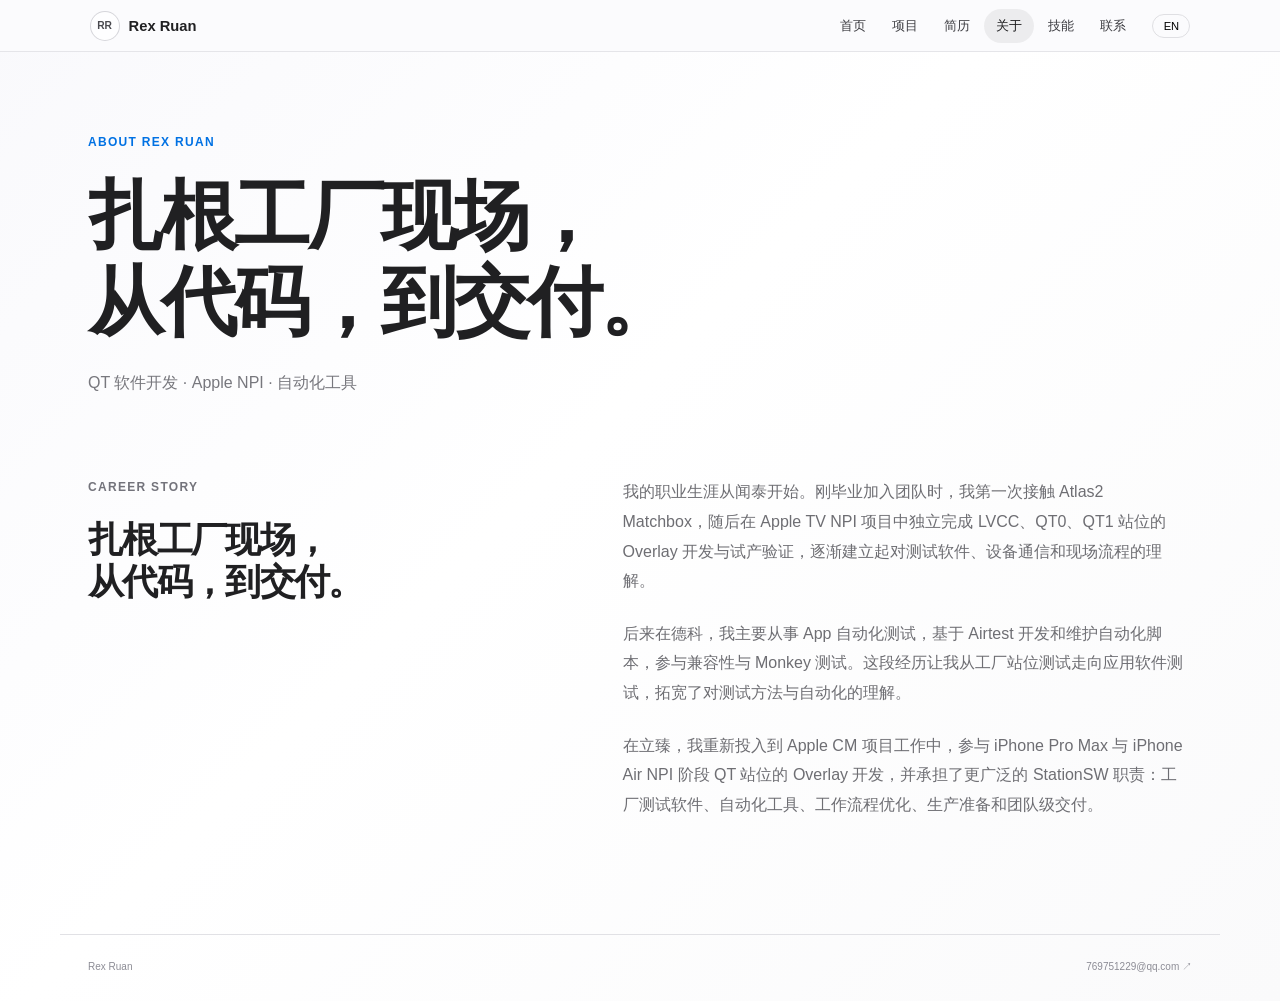
==== about.html @ d2661b33 "更新首页内容" ====
<!doctype html><html lang="zh-CN"><head><meta charset="utf-8"><meta name="viewport" content="width=device-width,initial-scale=1"><meta name="description" content="Rex Ruan — About"><title>About | Rex Ruan</title><link rel="icon" href="assets/favicon.svg" type="image/svg+xml"><link rel="stylesheet" href="style.css"><link rel="stylesheet" href="pages.css"><link rel="stylesheet" href="navigation.css"><script src="navigation.js" defer></script><script src="home.js" defer></script></head><body data-title-zh="关于" data-title-en="About"><a class="skip-link" href="#main" data-zh="跳到正文" data-en="Skip to content">跳到正文</a><header class="site-header"></header><main class="page subpage" id="main"><div class="subpage-intro"><p class="eyebrow">ABOUT REX RUAN</p><h1 data-zh="扎根工厂现场，&lt;br&gt;从代码，到交付。" data-en="Rooted in the factory.&lt;br&gt;From code to delivery.">扎根工厂现场，<br>从代码，到交付。</h1><p class="subpage-description" data-zh="QT 软件开发 · Apple NPI · 自动化工具" data-en="QT software development · Apple NPI · Automation tools">QT 软件开发 · Apple NPI · 自动化工具</p></div><section class="section career" id="story"><div><p class="eyebrow">CAREER STORY</p><h2 data-zh="扎根工厂现场，<br>从代码，到交付。" data-en="Rooted in the factory.<br>From code to delivery.">扎根工厂现场，<br>从代码，到交付。</h2></div><div class="career-copy"><p data-zh="我的职业生涯从闻泰开始。刚毕业加入团队时，我第一次接触 Atlas2 Matchbox，随后在 Apple TV NPI 项目中独立完成 LVCC、QT0、QT1 站位的 Overlay 开发与试产验证，逐渐建立起对测试软件、设备通信和现场流程的理解。" data-en="My career began at Wingtech, where I first encountered Atlas2 Matchbox as a new graduate. During Apple TV NPI, I independently developed and validated overlays for LVCC, QT0, and QT1 stations, building an understanding of test software, device communication, and on-site workflows.">我的职业生涯从闻泰开始。刚毕业加入团队时，我第一次接触 Atlas2 Matchbox，随后在 Apple TV NPI 项目中独立完成 LVCC、QT0、QT1 站位的 Overlay 开发与试产验证，逐渐建立起对测试软件、设备通信和现场流程的理解。</p><p data-zh="后来在德科，我主要从事 App 自动化测试，基于 Airtest 开发和维护自动化脚本，参与兼容性与 Monkey 测试。这段经历让我从工厂站位测试走向应用软件测试，拓宽了对测试方法与自动化的理解。" data-en="Later at Deke, I focused on app automation testing, developing and maintaining Airtest scripts and performing compatibility and Monkey testing. Moving from factory station testing to application testing broadened my understanding of testing methods and automation.">后来在德科，我主要从事 App 自动化测试，基于 Airtest 开发和维护自动化脚本，参与兼容性与 Monkey 测试。这段经历让我从工厂站位测试走向应用软件测试，拓宽了对测试方法与自动化的理解。</p><p data-zh="在立臻，我重新投入到 Apple CM 项目工作中，参与 iPhone Pro Max 与 iPhone Air NPI 阶段 QT 站位的 Overlay 开发，并承担了更广泛的 StationSW 职责：工厂测试软件、自动化工具、工作流程优化、生产准备和团队级交付。" data-en="At Luxsan, I returned to Apple CM project work, developing QT station overlays for iPhone Pro Max and iPhone Air NPI programs while taking on broader StationSW responsibilities: factory test software, automation tools, workflow optimization, production readiness, and team-level delivery.">在立臻，我重新投入到 Apple CM 项目工作中，参与 iPhone Pro Max 与 iPhone Air NPI 阶段 QT 站位的 Overlay 开发，并承担了更广泛的 StationSW 职责：工厂测试软件、自动化工具、工作流程优化、生产准备和团队级交付。</p></div></section></main><footer class="page subpage-footer"><span>Rex Ruan</span><a href="mailto:769751229@qq.com">769751229@qq.com ↗</a></footer></body></html>
---- style.css ----
:root{color-scheme:light;--bg:#fafafb;--text:#202022;--muted:#77777d;--line:#e1e1e5;--tag:#eff2f8}*{box-sizing:border-box}html{scroll-behavior:smooth;scroll-padding-top:88px}body{margin:0;color:var(--text);background:linear-gradient(135deg,#f9f9fc,#fff 45%,#fafafb);font-family:-apple-system,BlinkMacSystemFont,"Helvetica Neue",Arial,"PingFang SC","Microsoft YaHei",sans-serif;-webkit-font-smoothing:antialiased}a{color:inherit;text-decoration:none}button{font:inherit;cursor:pointer}a:focus-visible,button:focus-visible{outline:2px solid #4f6794;outline-offset:5px}a:hover{color:#566788}.site-header{position:sticky;top:0;z-index:20;background:#fafafbdf;backdrop-filter:blur(16px);border-bottom:1px solid var(--line)}.nav-inner{max-width:1160px;margin:auto;padding:0 28px;height:64px;display:flex;align-items:center;gap:25px}.brand{font-size:15px;font-weight:650;display:flex;gap:10px;align-items:center;margin-right:auto;white-space:nowrap}.brand-mark{width:32px;height:32px;border-radius:50%;border:1px solid #dadade;display:grid;place-items:center;font-size:10px;color:#626269}nav{display:flex;align-items:center;gap:5px}nav a{font-size:13px;padding:9px 14px;border-radius:22px}nav a.active{background:#ebebee}.language{font-size:11px;background:transparent;border:1px solid #d8d8de;padding:7px 11px;border-radius:20px;min-width:44px}.language:hover{background:#ededf0}.page{max-width:1160px;margin:0 auto;padding:0 28px}.hero{padding:92px 0 70px}.eyebrow{font-size:12px;line-height:1.7;letter-spacing:1.3px;color:#73737b;font-weight:650;margin:0 0 21px}h1,h2,h3,p{margin:0}h1{font-size:clamp(48px,6.8vw,84px);line-height:1.15;letter-spacing:-4px;font-weight:720;max-width:1020px}html[lang=en] h1{line-height:1.03;letter-spacing:-4.8px;font-size:clamp(48px,6.9vw,88px)}.hero-summary{max-width:900px;margin-top:40px;color:var(--muted);font-size:16px;line-height:1.85}.hero-summary p+p{margin-top:10px}.hero-bottom{margin-top:21px;padding-top:20px;border-top:1px solid var(--line);display:flex;align-items:center;justify-content:space-between;gap:18px}.tags{display:flex;flex-wrap:wrap;gap:8px}.tags span{display:inline-block;background:var(--tag);color:#586477;padding:6px 10px;font-size:11px;line-height:1.4;font-weight:550;border-radius:20px}.print-button{flex-shrink:0;background:transparent;color:#77777d;font-size:11px;padding:8px 0;border:0}.print-button:hover{color:#202022}.panel{border:1px solid #dedee3;border-radius:24px;padding:34px 32px;margin-bottom:25px;background:#fafafcbd;box-shadow:0 14px 40px #24243d06;scroll-margin-top:90px}.section-intro{margin-bottom:30px}.section-intro .eyebrow{margin-bottom:14px;letter-spacing:.8px}h2{font-size:clamp(30px,4.3vw,54px);line-height:1.16;letter-spacing:-1.7px;font-weight:680}.section-description{margin-top:17px;color:var(--muted);font-size:14px;line-height:1.8}.experience-entry{padding:0 0 31px}.experience-entry+.experience-entry{padding-top:31px;border-top:1px solid var(--line)}.experience-entry:last-child{padding-bottom:0}.entry-heading{display:flex;align-items:baseline;justify-content:space-between;gap:26px}h3{font-size:21px;font-weight:650;line-height:1.5;letter-spacing:-.4px}time{font-size:12px;font-weight:600;color:#929299;white-space:nowrap}.company{font-size:15px;font-weight:600;color:#797980;margin-top:3px;line-height:1.8}.detail-label{font-size:10px;font-weight:650;letter-spacing:1.7px;color:#8a8a92;line-height:1.7;margin:23px 0 9px}.scope-list{display:grid;grid-template-columns:1fr 1fr;gap:8px 28px;padding:0;list-style:none}.scope-list li{position:relative;padding-left:13px}.scope-list li:before{content:'•';position:absolute;left:0;color:#a4a4ab}ul,ol{margin:0;padding-left:20px}.scope-list li,.responsibilities li,.project-entry li,.body-copy{font-size:14px;color:var(--muted);line-height:1.85}.responsibilities li+li,.project-entry li+li{margin-top:7px}.project-entry{padding:27px 0;border-top:1px solid var(--line)}.project-entry:first-child{padding-top:0;border-top:0}.project-entry:last-child{padding-bottom:0}.project-title{display:flex;gap:13px;align-items:baseline;flex-wrap:wrap}.project-title .index{color:#b2b2bb;font-size:12px;font-variant-numeric:tabular-nums}.project-subtitle{font-size:15px;color:#6e6e77;font-weight:550;line-height:1.8;margin-top:5px}.project-description{font-size:14px;line-height:1.85;color:var(--muted);margin:15px 0 16px;max-width:880px}.project-entry .tags{margin-top:17px}.project-entry .tags span{font-size:10px;padding:5px 9px;font-weight:450}.project-metric{display:flex;align-items:baseline;gap:12px;margin:20px 0 16px}.project-metric strong{font-size:19px;letter-spacing:-.4px;font-weight:600}.project-metric span{font-size:11px;color:#8a8a93}.bottom-grid{display:grid;grid-template-columns:.8fr 1.2fr;gap:25px}.bottom-grid .panel{min-width:0}.bottom-grid h2{font-size:34px;letter-spacing:-1px}.bottom-grid h3{font-size:19px}.body-copy{margin-top:10px}.education-foot{display:flex;justify-content:space-between;color:#a2a2aa;letter-spacing:1.5px;font-size:9px;margin-top:70px;border-top:1px solid var(--line);padding-top:20px}.skills{margin:0}.skills>div+div{margin-top:18px}dt{font-size:10px;color:#92929a;letter-spacing:.7px;margin-bottom:5px}dd{margin:0;color:var(--muted);font-size:13px;line-height:1.9}.contact{padding:45px 0 61px;display:flex;align-items:center;justify-content:space-between;gap:30px}.contact .eyebrow{margin-bottom:13px}.contact h2{font-size:34px;letter-spacing:-1px}.email{font-size:20px;letter-spacing:-.4px;white-space:nowrap;border-bottom:1px solid #bcbcc4;padding:12px 0}.email span{margin-left:25px;font-size:22px}footer.page{display:flex;justify-content:space-between;gap:20px;border-top:1px solid var(--line);padding-top:23px;padding-bottom:25px;font-size:10px;color:#8c8c95;line-height:1.8}.skip-link{position:fixed;top:-100px;left:15px;z-index:50;background:#202022;color:#fff;padding:10px}.skip-link:focus{top:10px}
@media(max-width:800px){.hero{padding-top:65px;padding-bottom:50px}.hero-summary{font-size:15px}.panel{padding:28px 25px}.bottom-grid{grid-template-columns:1fr;gap:0}.contact{align-items:flex-start;flex-direction:column;gap:20px}.entry-heading{align-items:flex-start;gap:16px}h3{font-size:19px}.scope-list{grid-template-columns:1fr}.hero-bottom{align-items:flex-start}.education-foot{margin-top:35px}.nav-inner{gap:13px}nav a{padding:8px 10px}h1{letter-spacing:-2.5px}html[lang=en] h1{letter-spacing:-3px}}
@media(max-width:520px){.page{padding:0 20px}.nav-inner{padding:0 20px;height:62px;gap:12px}.brand{font-size:13px;gap:7px}.brand-mark{width:28px;height:28px;font-size:9px}nav{gap:1px}nav a{font-size:11px;padding:7px 8px}nav .home-nav{display:none}.language{padding:6px 8px;font-size:10px;min-width:36px}.hero{padding:49px 0 38px}.eyebrow{font-size:10px;margin-bottom:20px}h1{font-size:43px;letter-spacing:-2.3px;line-height:1.23}html[lang=en] h1{font-size:46px;letter-spacing:-2.6px;line-height:1.06}.hero-summary{font-size:14px;line-height:1.9;margin-top:27px}.hero-bottom{flex-direction:column;gap:10px;margin-top:19px;padding-top:18px}.tags{gap:6px}.tags span{font-size:10px;padding:5px 8px}.print-button{font-size:10px}.panel{padding:25px 20px;border-radius:20px;margin-bottom:20px}.section-intro{margin-bottom:25px}.section-intro .eyebrow{font-size:10px;margin-bottom:10px}h2{font-size:32px;letter-spacing:-1px}.entry-heading{display:block}.entry-heading time{display:block;margin-top:8px;font-size:11px}.company{font-size:13px}.detail-label{margin-top:20px}.scope-list li,.responsibilities li,.project-entry li,.body-copy{font-size:13px}.experience-entry{padding-bottom:25px}.experience-entry+.experience-entry{padding-top:25px}h3{font-size:18px}.section-description{font-size:13px}.project-title{gap:9px}.project-subtitle{font-size:14px}.project-description{font-size:13px}.project-metric{flex-wrap:wrap;gap:6px 12px}.project-metric strong{font-size:17px}.project-metric span{font-size:10px}.bottom-grid h2{font-size:30px}.contact{padding:28px 0 40px}.contact h2{font-size:28px}.email{font-size:20px}.email span{margin-left:18px}footer.page{padding-top:20px;padding-bottom:22px;flex-wrap:wrap;font-size:9px;gap:10px}footer>span:nth-child(2){display:none}}
@media(prefers-reduced-motion:reduce){html{scroll-behavior:auto}}
@media print{@page{size:A4;margin:15mm}body{background:#fff;color:#111;font-size:10pt}.site-header,.skip-link,.print-button,footer.page{display:none}.page{max-width:none;padding:0}.hero{padding:0 0 20px}.eyebrow{font-size:8pt!important;margin-bottom:8px!important}h1,html[lang=en] h1{font-size:30pt;line-height:1.1;letter-spacing:-1px}h1 br{display:none}h1 br:after{content:' '}.hero-summary{font-size:10pt;line-height:1.65;margin-top:15px}.hero-bottom{margin-top:12px;padding-top:10px}.tags span{font-size:8pt}.panel{background:#fff;border-radius:0;box-shadow:none;border-width:1px 0 0;padding:18px 0;margin:0 0 15px;break-inside:auto}.section-intro{margin-bottom:15px}h2,.bottom-grid h2{font-size:20pt;letter-spacing:-.4px}h3{font-size:12pt}.company,time{font-size:9pt}.scope-list li,.responsibilities li,.project-entry li,.project-description,.body-copy,dd{font-size:9pt;line-height:1.6}.experience-entry,.project-entry{break-inside:avoid}.experience-entry{padding-bottom:15px}.experience-entry+.experience-entry{padding-top:15px}.detail-label{font-size:7pt;margin:12px 0 5px}.project-description{margin:8px 0}.project-metric{margin:10px 0}.project-metric strong{font-size:11pt}.project-entry .tags{margin-top:10px}.bottom-grid{gap:24px;grid-template-columns:.8fr 1.2fr}.bottom-grid .panel{break-inside:avoid}.education-foot{display:none}.skills>div+div{margin-top:10px}.contact{padding:15px 0 0;break-inside:avoid}.contact h2{font-size:16pt}.email{font-size:11pt;border:0}.email span{display:none}}
---- pages.css ----
.subpage{min-height:calc(100vh - 145px);padding-bottom:50px}.subpage-intro{padding:80px 0 55px}.subpage-intro h1{font-size:clamp(42px,6vw,76px);line-height:1.12;letter-spacing:-2.8px;margin:0}.subpage-description{max-width:760px;margin-top:25px;color:#77777d;line-height:1.8;font-size:16px}.subpage-intro .eyebrow{color:#0071e3}.subpage .career{display:grid;grid-template-columns:1fr 1.2fr;gap:60px;padding:25px 0 65px}.subpage .career h2{font-size:36px}.subpage .career-copy{display:grid;gap:23px}.subpage .career-copy p{font-size:16px;line-height:1.85;color:#6e6e73}.subpage #skills{max-width:850px}.contact-panel{padding:40px}.contact-address{font-size:clamp(22px,4vw,42px);letter-spacing:-1px}.contact-address:hover{color:#0071e3}.subpage-footer{display:flex;align-items:center;justify-content:space-between;padding:23px 28px;border-top:1px solid #e1e1e5;color:#77777d;font-size:12px}@media(max-width:760px){.subpage-intro{padding-top:55px;padding-bottom:35px}.subpage-intro h1{font-size:43px;letter-spacing:-1.8px}.subpage-description{font-size:14px}.subpage .career{grid-template-columns:1fr;gap:28px}.subpage .career h2{font-size:30px}.subpage .career-copy p{font-size:14px}.contact-panel{padding:28px 20px}.contact-address{letter-spacing:-.5px}}
---- navigation.css ----
.site-header{position:sticky;top:0;z-index:30;display:flex;align-items:center;justify-content:space-between;min-height:52px;height:auto;padding:0 max(22px,7vw);border-bottom:1px solid #d2d2d78c;background:#fbfbfded;backdrop-filter:saturate(180%) blur(20px)}.site-header .brand{display:inline-flex;align-items:center;gap:9px;margin:0;font-size:.92rem;font-weight:700;white-space:nowrap}.site-header .monogram{display:inline-grid;place-items:center;width:30px;height:30px;border:1px solid #d2d2d7e6;border-radius:50%;color:#4a4a4f;background:#ffffffd1;font-size:.64rem;font-weight:750}.site-header .nav-tools{display:flex;align-items:center;gap:14px}.site-header nav{display:flex;align-items:center;gap:2px;position:static;padding:0;border:0;box-shadow:none;background:none}.site-header nav a{display:inline-flex;align-items:center;min-height:34px;padding:0 12px;border-radius:999px;color:#3d3d42;font-size:.82rem;font-weight:500}.site-header nav a.active,.site-header nav a:hover{background:#0000000f;color:#1d1d1f}.site-header .language{border:1px solid #d2d2d7b0;border-radius:99px;background:transparent;font-size:.7rem;padding:5px 10px;min-width:38px;cursor:pointer}.site-header .nav-toggle{display:none;border:0;background:none;width:38px;height:36px;cursor:pointer}.site-header .nav-toggle span{display:block;width:17px;height:1.5px;margin:5px auto;background:#1d1d1f}@media(max-width:1000px){.site-header .nav-tools{gap:7px}.site-header nav a{padding:0 8px}}@media(max-width:760px){.site-header{min-height:56px}.site-header .nav-toggle{display:block}.site-header .nav-tools{gap:10px}.site-header nav{display:none;position:absolute;top:55px;left:0;right:0;padding:12px 22px 18px;background:#fbfbfdf7;border-bottom:1px solid #d2d2d78c;box-shadow:0 12px 22px #00000006}.site-header nav.open{display:grid;grid-template-columns:repeat(2,1fr);gap:5px}.site-header nav a{padding:0 12px;justify-content:center;min-height:38px}}@media print{.site-header{display:none!important}}
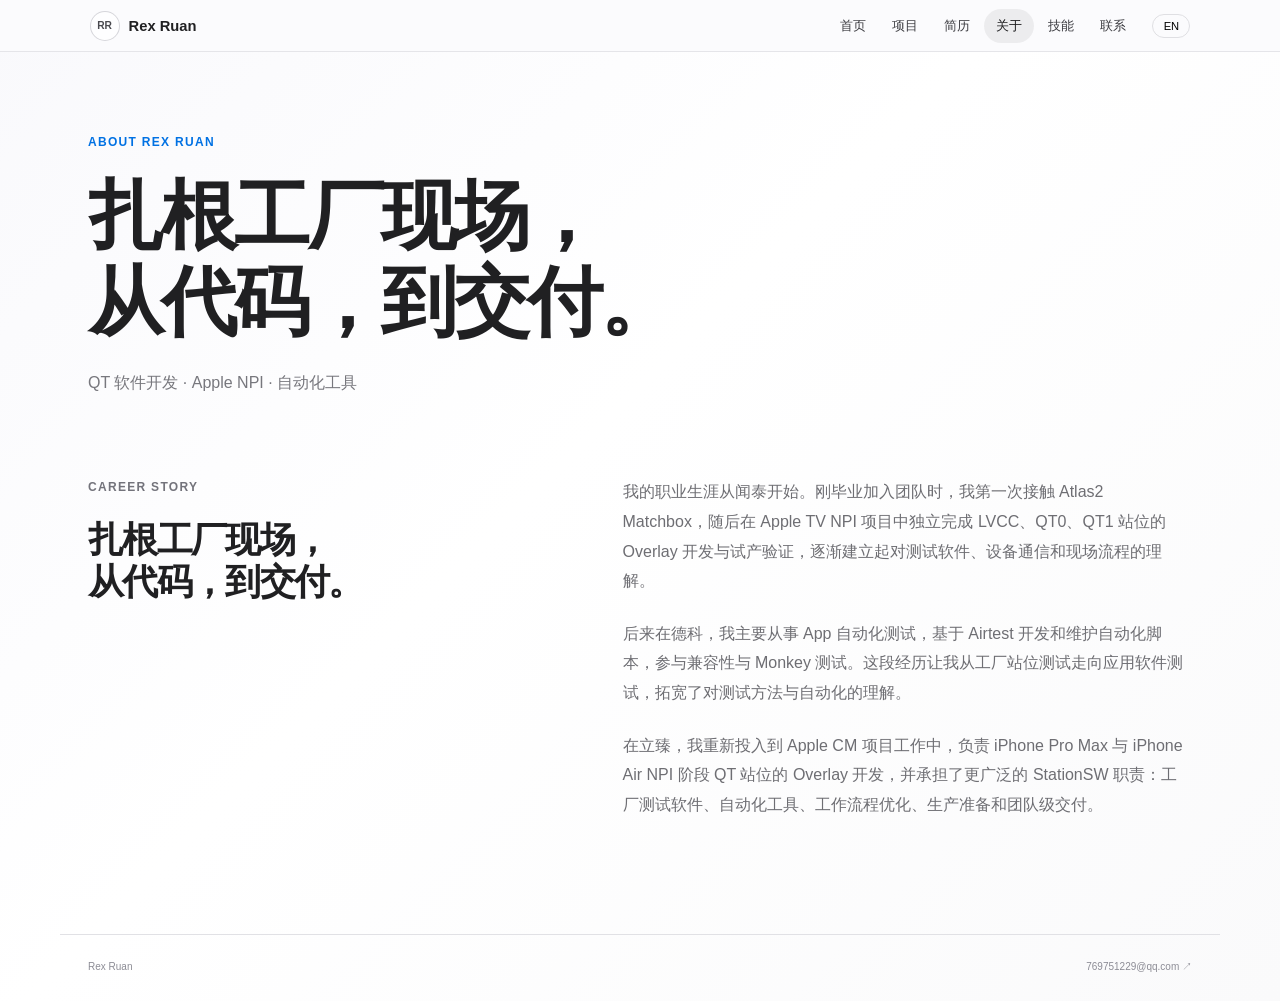
==== commit f243f786: "优化首页" ====
--- a/about.html
+++ b/about.html
@@ -1 +1 @@
-<!doctype html><html lang="zh-CN"><head><meta charset="utf-8"><meta name="viewport" content="width=device-width,initial-scale=1"><meta name="description" content="Rex Ruan — About"><title>About | Rex Ruan</title><link rel="icon" href="assets/favicon.svg" type="image/svg+xml"><link rel="stylesheet" href="style.css"><link rel="stylesheet" href="pages.css"><link rel="stylesheet" href="navigation.css"><script src="navigation.js" defer></script><script src="home.js" defer></script></head><body data-title-zh="关于" data-title-en="About"><a class="skip-link" href="#main" data-zh="跳到正文" data-en="Skip to content">跳到正文</a><header class="site-header"></header><main class="page subpage" id="main"><div class="subpage-intro"><p class="eyebrow">ABOUT REX RUAN</p><h1 data-zh="扎根工厂现场，&lt;br&gt;从代码，到交付。" data-en="Rooted in the factory.&lt;br&gt;From code to delivery.">扎根工厂现场，<br>从代码，到交付。</h1><p class="subpage-description" data-zh="QT 软件开发 · Apple NPI · 自动化工具" data-en="QT software development · Apple NPI · Automation tools">QT 软件开发 · Apple NPI · 自动化工具</p></div><section class="section career" id="story"><div><p class="eyebrow">CAREER STORY</p><h2 data-zh="扎根工厂现场，<br>从代码，到交付。" data-en="Rooted in the factory.<br>From code to delivery.">扎根工厂现场，<br>从代码，到交付。</h2></div><div class="career-copy"><p data-zh="我的职业生涯从闻泰开始。刚毕业加入团队时，我第一次接触 Atlas2 Matchbox，随后在 Apple TV NPI 项目中独立完成 LVCC、QT0、QT1 站位的 Overlay 开发与试产验证，逐渐建立起对测试软件、设备通信和现场流程的理解。" data-en="My career began at Wingtech, where I first encountered Atlas2 Matchbox as a new graduate. During Apple TV NPI, I independently developed and validated overlays for LVCC, QT0, and QT1 stations, building an understanding of test software, device communication, and on-site workflows.">我的职业生涯从闻泰开始。刚毕业加入团队时，我第一次接触 Atlas2 Matchbox，随后在 Apple TV NPI 项目中独立完成 LVCC、QT0、QT1 站位的 Overlay 开发与试产验证，逐渐建立起对测试软件、设备通信和现场流程的理解。</p><p data-zh="后来在德科，我主要从事 App 自动化测试，基于 Airtest 开发和维护自动化脚本，参与兼容性与 Monkey 测试。这段经历让我从工厂站位测试走向应用软件测试，拓宽了对测试方法与自动化的理解。" data-en="Later at Deke, I focused on app automation testing, developing and maintaining Airtest scripts and performing compatibility and Monkey testing. Moving from factory station testing to application testing broadened my understanding of testing methods and automation.">后来在德科，我主要从事 App 自动化测试，基于 Airtest 开发和维护自动化脚本，参与兼容性与 Monkey 测试。这段经历让我从工厂站位测试走向应用软件测试，拓宽了对测试方法与自动化的理解。</p><p data-zh="在立臻，我重新投入到 Apple CM 项目工作中，参与 iPhone Pro Max 与 iPhone Air NPI 阶段 QT 站位的 Overlay 开发，并承担了更广泛的 StationSW 职责：工厂测试软件、自动化工具、工作流程优化、生产准备和团队级交付。" data-en="At Luxsan, I returned to Apple CM project work, developing QT station overlays for iPhone Pro Max and iPhone Air NPI programs while taking on broader StationSW responsibilities: factory test software, automation tools, workflow optimization, production readiness, and team-level delivery.">在立臻，我重新投入到 Apple CM 项目工作中，参与 iPhone Pro Max 与 iPhone Air NPI 阶段 QT 站位的 Overlay 开发，并承担了更广泛的 StationSW 职责：工厂测试软件、自动化工具、工作流程优化、生产准备和团队级交付。</p></div></section></main><footer class="page subpage-footer"><span>Rex Ruan</span><a href="mailto:769751229@qq.com">769751229@qq.com ↗</a></footer></body></html>+<!doctype html><html lang="zh-CN"><head><meta charset="utf-8"><meta name="viewport" content="width=device-width,initial-scale=1"><meta name="description" content="Rex Ruan — About"><title>About | Rex Ruan</title><link rel="icon" href="assets/favicon.svg" type="image/svg+xml"><link rel="stylesheet" href="style.css"><link rel="stylesheet" href="pages.css"><link rel="stylesheet" href="navigation.css"><script src="navigation.js" defer></script><script src="home.js" defer></script></head><body data-title-zh="关于" data-title-en="About"><a class="skip-link" href="#main" data-zh="跳到正文" data-en="Skip to content">跳到正文</a><header class="site-header"></header><main class="page subpage" id="main"><div class="subpage-intro"><p class="eyebrow">ABOUT REX RUAN</p><h1 data-zh="扎根工厂现场，&lt;br&gt;从代码，到交付。" data-en="Rooted in the factory.&lt;br&gt;From code to delivery.">扎根工厂现场，<br>从代码，到交付。</h1><p class="subpage-description" data-zh="QT 软件开发 · Apple NPI · 自动化工具" data-en="QT software development · Apple NPI · Automation tools">QT 软件开发 · Apple NPI · 自动化工具</p></div><section class="section career" id="story"><div><p class="eyebrow">CAREER STORY</p><h2 data-zh="扎根工厂现场，<br>从代码，到交付。" data-en="Rooted in the factory.<br>From code to delivery.">扎根工厂现场，<br>从代码，到交付。</h2></div><div class="career-copy"><p data-zh="我的职业生涯从闻泰开始。刚毕业加入团队时，我第一次接触 Atlas2 Matchbox，随后在 Apple TV NPI 项目中独立完成 LVCC、QT0、QT1 站位的 Overlay 开发与试产验证，逐渐建立起对测试软件、设备通信和现场流程的理解。" data-en="My career began at Wingtech, where I first encountered Atlas2 Matchbox as a new graduate. During Apple TV NPI, I independently developed and validated overlays for LVCC, QT0, and QT1 stations, building an understanding of test software, device communication, and on-site workflows.">我的职业生涯从闻泰开始。刚毕业加入团队时，我第一次接触 Atlas2 Matchbox，随后在 Apple TV NPI 项目中独立完成 LVCC、QT0、QT1 站位的 Overlay 开发与试产验证，逐渐建立起对测试软件、设备通信和现场流程的理解。</p><p data-zh="后来在德科，我主要从事 App 自动化测试，基于 Airtest 开发和维护自动化脚本，参与兼容性与 Monkey 测试。这段经历让我从工厂站位测试走向应用软件测试，拓宽了对测试方法与自动化的理解。" data-en="Later at Deke, I focused on app automation testing, developing and maintaining Airtest scripts and performing compatibility and Monkey testing. Moving from factory station testing to application testing broadened my understanding of testing methods and automation.">后来在德科，我主要从事 App 自动化测试，基于 Airtest 开发和维护自动化脚本，参与兼容性与 Monkey 测试。这段经历让我从工厂站位测试走向应用软件测试，拓宽了对测试方法与自动化的理解。</p><p data-zh="在立臻，我重新投入到 Apple CM 项目工作中，负责 iPhone Pro Max 与 iPhone Air NPI 阶段 QT 站位的 Overlay 开发，并承担了更广泛的 StationSW 职责：工厂测试软件、自动化工具、工作流程优化、生产准备和团队级交付。" data-en="At Luxsan, I returned to Apple CM project work, taking responsibility for QT station overlay development for iPhone Pro Max and iPhone Air NPI programs, alongside broader StationSW responsibilities: factory test software, automation tools, workflow optimization, production readiness, and team-level delivery.">在立臻，我重新投入到 Apple CM 项目工作中，负责 iPhone Pro Max 与 iPhone Air NPI 阶段 QT 站位的 Overlay 开发，并承担了更广泛的 StationSW 职责：工厂测试软件、自动化工具、工作流程优化、生产准备和团队级交付。</p></div></section></main><footer class="page subpage-footer"><span>Rex Ruan</span><a href="mailto:769751229@qq.com">769751229@qq.com ↗</a></footer></body></html>
